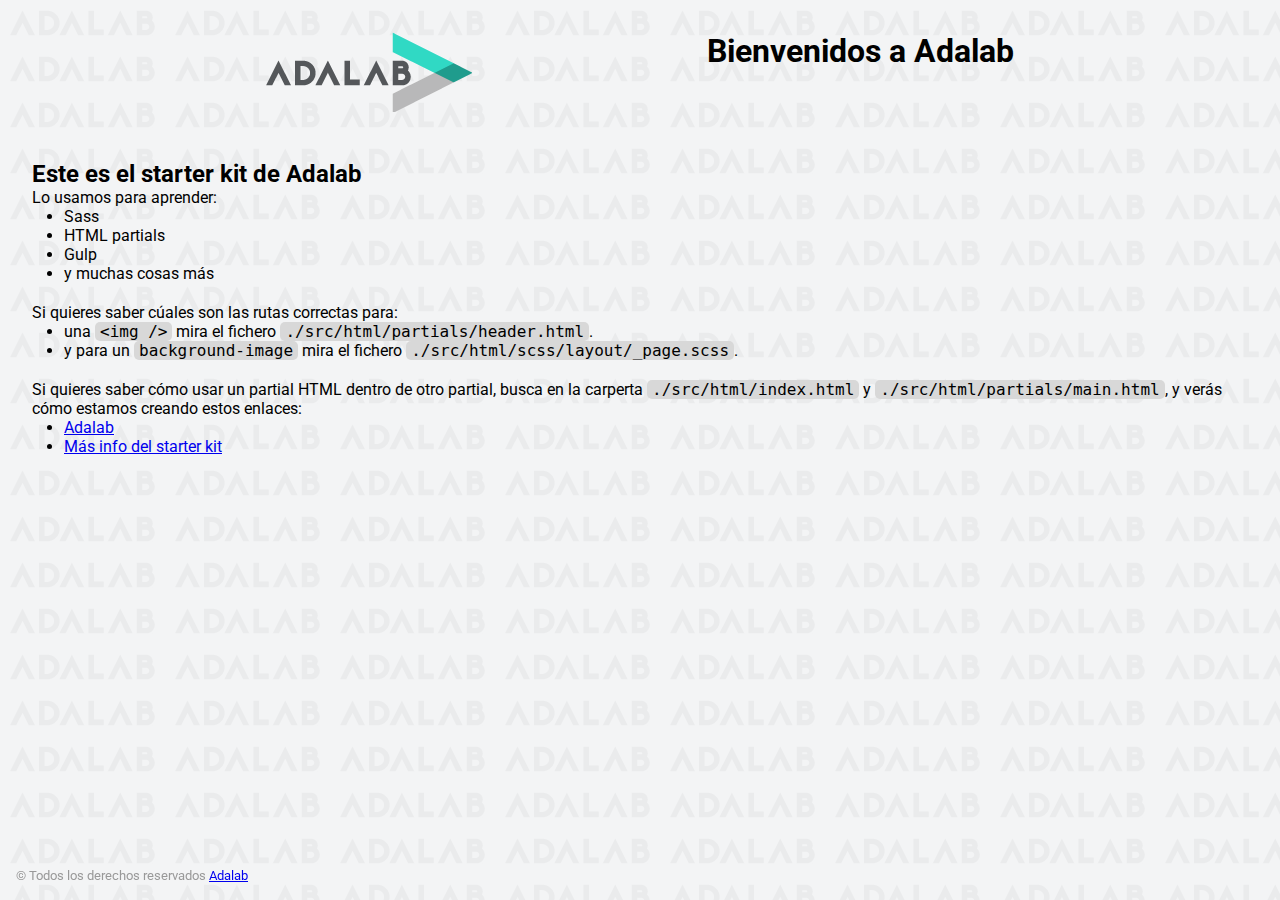
==== docs/index.html @ aaf1ad10 "start project" ====
<!DOCTYPE html>
<html lang="es">
  <head>
    <meta charset="UTF-8" />
    <meta name="viewport" content="width=device-width, initial-scale=1" />
    <title>Adalab Web Starter Kit</title>
    <link href="https://fonts.googleapis.com/css?family=Roboto&display=swap" rel="stylesheet" />
    
    <link rel="icon" href="./images/favicon.png" />
    <link rel="stylesheet" href="./assets/main-62015576.css">
  </head>

  <body>
    <div class="page">
      <header class="page__header">
  <img src="./images/logo-adalab.png" alt="Adalab">
  <h1>Bienvenidos a Adalab</h1>
</header>

      <main class="page__main">
  <h2>Este es el starter kit de Adalab</h2>
  <p>Lo usamos para aprender:</p>
  <ul class="main__list">
    <li>Sass</li>
    <li>HTML partials</li>
    <li>Gulp</li>
    <li>y muchas cosas más</li>
  </ul>
  <p>Si quieres saber cúales son las rutas correctas para:</p>
  <ul class="main__list">
    <li>
      una <code class="code">&lt;img /&gt;</code> mira el fichero
      <code class="code">./src/html/partials/header.html</code>.
    </li>
    <li>
      y para un <code class="code">background-image</code> mira el fichero
      <code class="code">./src/html/scss/layout/_page.scss</code>.
    </li>
  </ul>
  <p>
    Si quieres saber cómo usar un partial HTML dentro de otro partial, busca en la carperta
    <code class="code">./src/html/index.html</code> y
    <code class="code">./src/html/partials/main.html</code>, y verás cómo estamos creando estos
    enlaces:
  </p>
  <ul class="main__list">
    <li>
      <a class="link__adalab" href="https://adalab.es">Adalab</a>

    </li>
    <li>
      <a class="{=$aClass}" href="./more-info.html">Más info del starter kit</a>

    </li>
  </ul>
</main>

      <footer class="page__footer">
  <small>
    &copy; Todos los derechos reservados
    <a class="link__adalab" href="https://adalab.es">Adalab</a>

  </small>
</footer>

    </div>
    <script src="./js/main.js"></script>
  </body>
</html>
---- docs/assets/main-62015576.css ----
*{box-sizing:border-box;margin:0;padding:0}.code{font-size:16px;background:#d8d8d8;padding:0 5px;border-radius:5px}.link__adalab:hover{background-color:#099d8d;color:#fff}.link__github:hover{background-color:#ccc;color:#000}body{padding:2rem;height:100vh;background-image:url(../images/bg-adalab.png);background-color:#f3f4f5;font-family:Roboto,sans-serif}.page__header{display:flex;justify-content:space-evenly;margin-bottom:3rem}.page__footer{position:fixed;left:0;bottom:0;width:100vw;padding:1rem;color:#999}.main__list{padding-left:2rem;padding-bottom:20px}
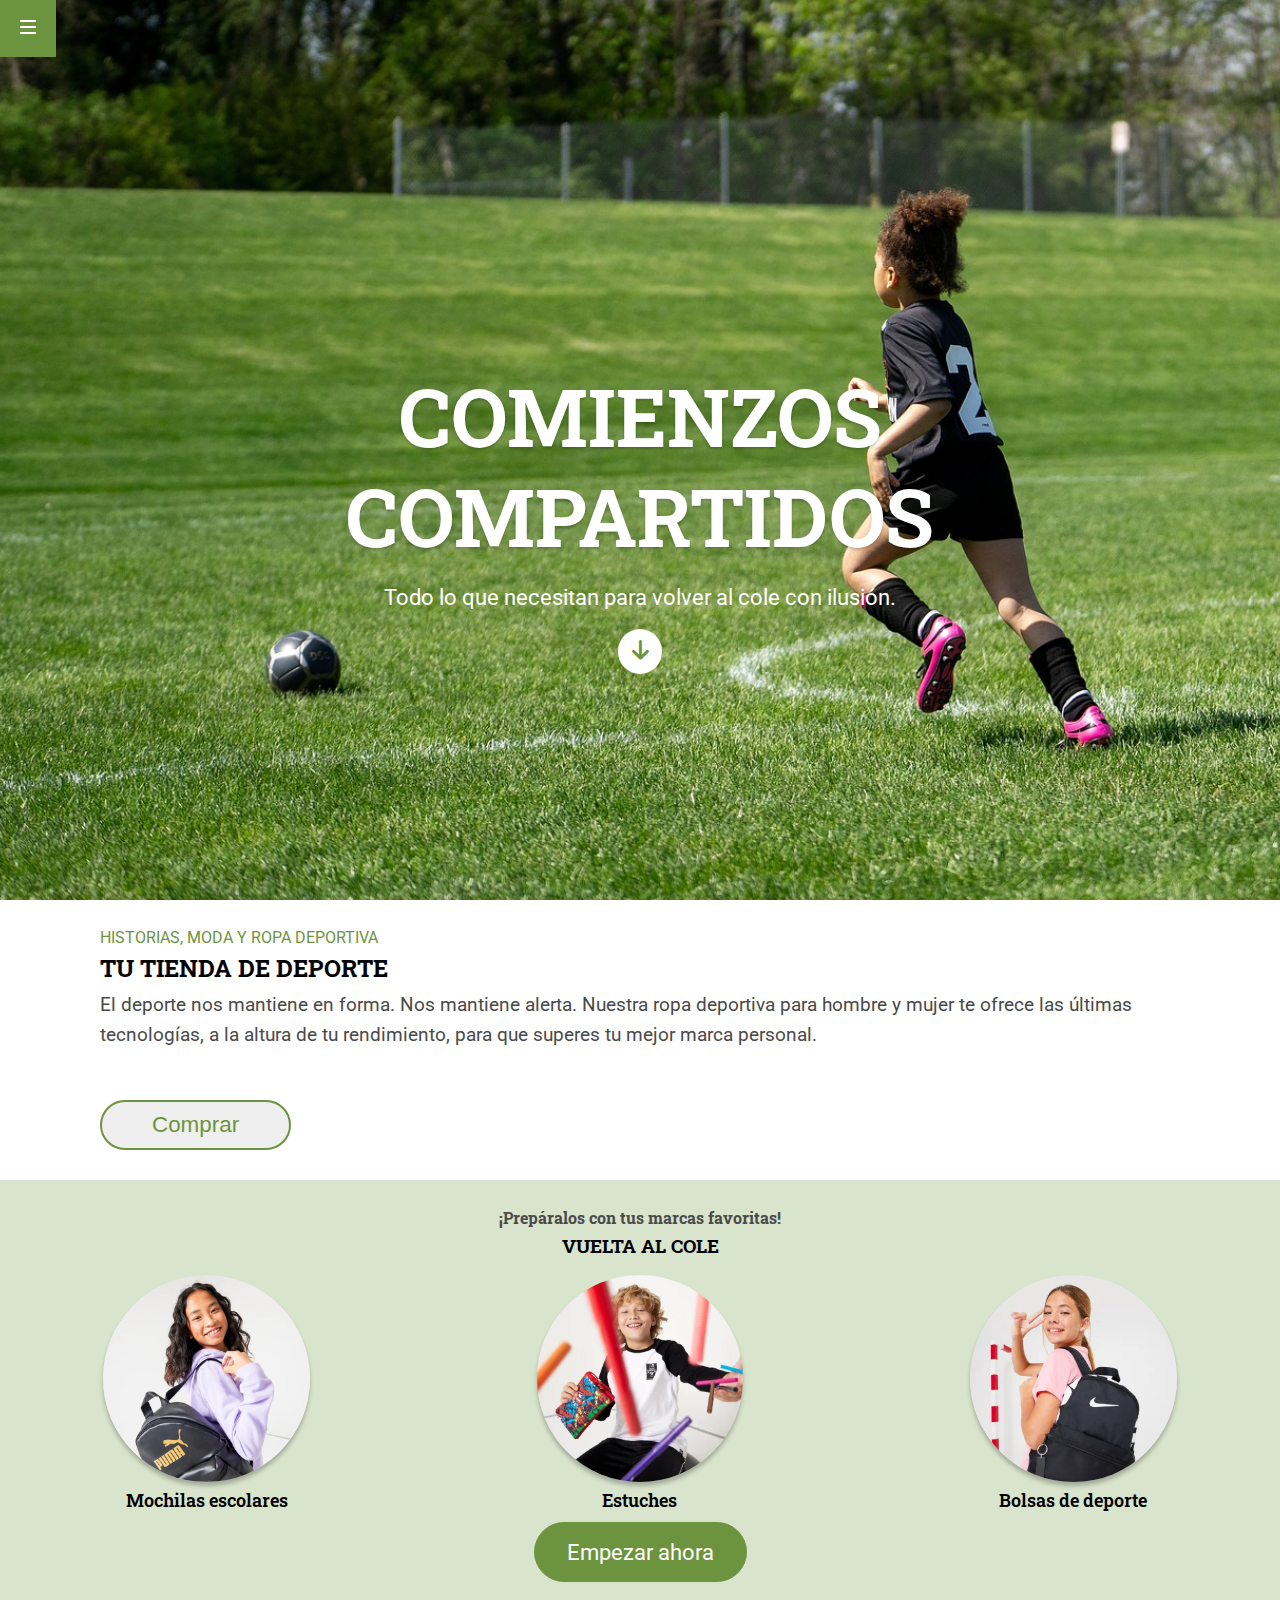
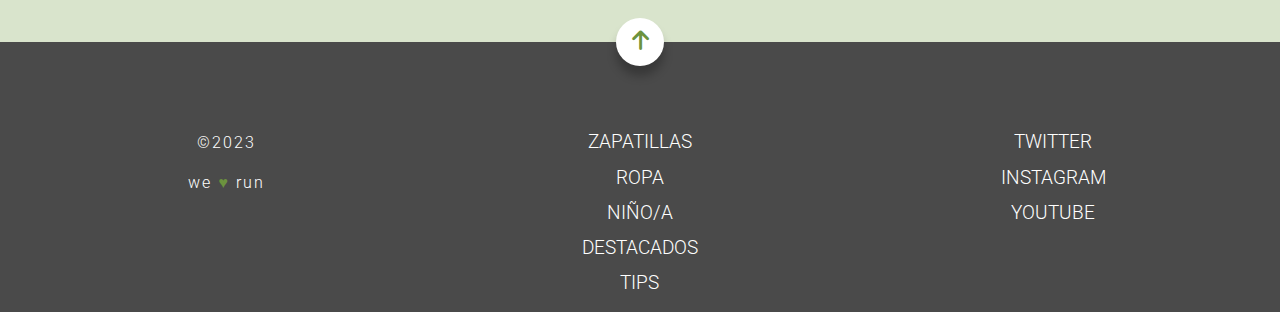
==== commit 08c40fdd: "button hero and clean folders" ====
--- a/docs/index.html
+++ b/docs/index.html
@@ -3,67 +3,111 @@
   <head>
     <meta charset="UTF-8" />
     <meta name="viewport" content="width=device-width, initial-scale=1" />
-    <title>Adalab Web Starter Kit</title>
-    <link href="https://fonts.googleapis.com/css?family=Roboto&display=swap" rel="stylesheet" />
+    <title>Evaluación final</title>
     
-    <link rel="icon" href="./images/favicon.png" />
-    <link rel="stylesheet" href="./assets/main-62015576.css">
+    <link rel="preconnect" href="https://fonts.googleapis.com">
+    <link rel="preconnect" href="https://fonts.gstatic.com" crossorigin>
+    <link href="https://fonts.googleapis.com/css2?family=Roboto+Slab:wght@100..900&family=Roboto:ital,wght@0,100;0,300;0,400;0,500;0,700;0,900;1,100;1,300;1,400;1,500;1,700;1,900&display=swap" rel="stylesheet">
+
+    <link rel="stylesheet" href="https://cdnjs.cloudflare.com/ajax/libs/font-awesome/6.0.0-beta3/css/all.min.css">
+  
+    
+    <link rel="stylesheet" href="./assets/main-74cc28bf.css">
   </head>
 
   <body>
-    <div class="page">
-      <header class="page__header">
-  <img src="./images/logo-adalab.png" alt="Adalab">
-  <h1>Bienvenidos a Adalab</h1>
+
+    <header class="header">
+  
+  <nav class="header__menu">
+    <a href="https://adalab.es/"><img src="./images/ico-menu.svg" alt="Icono de menú" >
+    </a>
+    <ul class="header__menu--items">
+      <li>TIENDA</li>
+      <li>VUELTA AL COLE</li>
+      <li>CONTACTO</li>
+      <li>¿QUIÉNES SOMOS?</li>
+    </ul>
+  </nav>
+  
+ 
+ 
 </header>
 
-      <main class="page__main">
-  <h2>Este es el starter kit de Adalab</h2>
-  <p>Lo usamos para aprender:</p>
-  <ul class="main__list">
-    <li>Sass</li>
-    <li>HTML partials</li>
-    <li>Gulp</li>
-    <li>y muchas cosas más</li>
-  </ul>
-  <p>Si quieres saber cúales son las rutas correctas para:</p>
-  <ul class="main__list">
-    <li>
-      una <code class="code">&lt;img /&gt;</code> mira el fichero
-      <code class="code">./src/html/partials/header.html</code>.
-    </li>
-    <li>
-      y para un <code class="code">background-image</code> mira el fichero
-      <code class="code">./src/html/scss/layout/_page.scss</code>.
-    </li>
-  </ul>
-  <p>
-    Si quieres saber cómo usar un partial HTML dentro de otro partial, busca en la carperta
-    <code class="code">./src/html/index.html</code> y
-    <code class="code">./src/html/partials/main.html</code>, y verás cómo estamos creando estos
-    enlaces:
-  </p>
-  <ul class="main__list">
-    <li>
-      <a class="link__adalab" href="https://adalab.es">Adalab</a>
 
-    </li>
-    <li>
-      <a class="{=$aClass}" href="./more-info.html">Más info del starter kit</a>
+    <main>
+      <section class="section__hero" id="hero">
+    
+    <div class="section__hero--content">
+        <h1>COMIENZOS COMPARTIDOS</h1>
+        <P>Todo lo que necesitan para volver al cole con ilusión.</P>
+        <a href="#school">
+            <i class="fa-solid fa-arrow-right"></i>
+        </a>
+    </div>
+</section>
 
-    </li>
-  </ul>
-</main>
+      <section class="shop">
+    <article class="shop__article">
+        <h4>HISTORIAS, MODA Y ROPA DEPORTIVA</h4>
+        <h2>TU TIENDA DE DEPORTE</h2>
+        <p>El deporte nos mantiene en forma. Nos mantiene alerta. Nuestra ropa deportiva para hombre y mujer te ofrece las últimas tecnologías, a la altura de tu rendimiento, para que superes tu mejor marca personal.</p>
+    </article>
+    <button class="shop__button">Comprar</button>
+</section>
+      <section class="school" id="school">
+    <h5>¡Prepáralos con tus marcas favoritas!</h5>
+    <h2>VUELTA AL COLE</h2>
+
+    <div class="school__images">
+        <article class="school__articles">
+    <img src="./images/backpack-girl.png" alt="Imagen de una niña con una mochila" class="school__articles--pic">
+    <h3 class="school__articles--title">Mochilas escolares</h3>
+</article>
+        <article class="school__articles">
+    <img src="./images/pencilcase-boy.png" alt="Imagen de un niño con un estuche" class="school__articles--pic">
+    <h3 class="school__articles--title">Estuches</h3>
+</article>
+        <article class="school__articles">
+    <img src="./images/gymbag-girl.png" alt="Imagen de una niña con una bolsa de deporte" class="school__articles--pic">
+    <h3 class="school__articles--title">Bolsas de deporte</h3>
+</article>
+    </div>
+    
+    <button class="school__button">Empezar ahora</button>
+
+</section>
+    </main>
+      
+    <footer class="footer">
+    <a href="#hero" class="footer__button">
+      <i class="fa-solid fa-arrow-right"></i>
+    </a>
 
-      <footer class="page__footer">
-  <small>
-    &copy; Todos los derechos reservados
-    <a class="link__adalab" href="https://adalab.es">Adalab</a>
+    <div class="links">
+      <ul class="links__products">
+        <li class="links__products--item"><a href="https://adalab.es/">ZAPATILLAS</a></li>
+        <li class="links__products--item"><a href="https://adalab.es/">ROPA</a></li>
+        <li class="links__products--item"><a href="https://adalab.es/">NIÑO/A</a></li>
+        <li class="links__products--item"><a href="https://adalab.es/">DESTACADOS</a></li>
+        <li class="links__products--item"><a href="https://adalab.es/">TIPS</a></li>
+      </ul>
+      <ul class="links__rrss">
+        <li class="links__products--item"><a href="https://adalab.es/">TWITTER</a></li>
+        <li class="links__products--item"><a href="https://adalab.es/">INSTAGRAM</a></li>
+        <li class="links__products--item"><a href="https://adalab.es/">YOUTUBE</a></li>
+       </ul>
+      
+       <div class="links__copy">
+       <p>&copy;2023</p>
+       <p>we <span>♥</span> run</p>
+       </div>
+    </div>
 
-  </small>
+
 </footer>
 
-    </div>
+
     <script src="./js/main.js"></script>
   </body>
 </html>
--- a/docs/assets/main-74cc28bf.css
+++ b/docs/assets/main-74cc28bf.css
@@ -0,0 +1 @@
+*{box-sizing:border-box;margin:0;padding:0}html,body,div,span,applet,object,iframe,h1,h2,h3,h4,h5,h6,p,blockquote,pre,a,abbr,acronym,address,big,cite,code,del,dfn,em,img,ins,kbd,q,s,samp,small,strike,strong,sub,sup,tt,var,b,u,i,center,dl,dt,dd,ol,ul,li,fieldset,form,label,legend,table,caption,tbody,tfoot,thead,tr,th,td,article,aside,canvas,details,embed,figure,figcaption,footer,header,hgroup,menu,nav,output,ruby,section,summary,time,mark,audio,video{margin:0;padding:0;border:0;font-size:100%;font:inherit;vertical-align:baseline}article,aside,details,figcaption,figure,footer,header,hgroup,menu,nav,section{display:block}body{line-height:1}ol,ul{list-style:none}blockquote,q{quotes:none}blockquote:before,blockquote:after,q:before,q:after{content:"";content:none}table{border-collapse:collapse;border-spacing:0}.code{font-size:16px;background:#d8d8d8;padding:0 5px;border-radius:5px}.link__adalab:hover{background-color:#099d8d;color:#fff}.link__github:hover{background-color:#ccc;color:#000}.header{background-color:#6c933e;position:fixed;z-index:100}.header__menu{padding:20px}.header__menu--items{display:none}.section__hero{height:100vh;overflow:hidden;display:flex;justify-content:center;align-items:center;text-align:center;background-image:url(../images/cover.jpeg);background-size:cover;background-position:83% 100%;z-index:-1}@media (min-width: 1280px){.section__hero{background-position:83% 60%}}.section__hero--content{width:300px;margin:180px auto 0;color:#fff;text-align:center;z-index:60}@media (min-width: 768px){.section__hero--content{width:700px;margin:180px auto 0;display:flex;flex-direction:column;justify-content:center;align-items:center}}@media (min-width: 1280px){.section__hero--content{width:700px;margin:120px auto 0;display:flex;flex-direction:column;justify-content:space-evenly;align-items:center}}.section__hero--content h1{font-family:Roboto Slab,serif;font-size:1.8rem;font-weight:700;line-height:50px;text-shadow:0 2px 3px rgba(0,0,0,.2)}@media (width > 768px){.section__hero--content h1{font-size:5rem;line-height:100px}}.section__hero--content p{font-family:Roboto,sans-serif;font-size:1rem;margin-top:20px}@media (min-width: 768px){.section__hero--content p{font-size:1.4rem;width:40%}}@media (min-width: 1280px){.section__hero--content p{width:80%}}.section__hero--content a{position:relative;display:inline-block;width:2.8rem;height:2.8rem;color:#6c933e;background-color:#fff;border-radius:50%;transform:translateY(40px);z-index:50}@media (width > 768px){.section__hero--content a{transform:translateY(20px)}}.section__hero--content a i{position:absolute;top:10px;right:12px;color:#6c933e;font-size:1.4rem;transform:rotate(90deg)}.shop{text-align:left;margin:20px}.shop__button{color:#6c933e;font-size:1.4rem;padding:10px 50px;border:2px solid #6c933e;border-radius:30px;margin-top:20px;margin-bottom:10px}.shop__button:hover{color:#fff;background-color:#6c933e}@media (min-width: 1280px){.shop{margin-right:100px;margin-left:100px}}.shop__article h4{font-family:Roboto,sans-serif;color:#6c933e;font-size:1rem;font-weight:400;padding-top:10px}.shop__article p{font-family:Roboto,sans-serif;color:#4a4a4a;font-size:1.2rem;padding-bottom:30px;line-height:30px}.shop__article h2{font-family:Roboto Slab,serif;font-size:1.5rem;font-weight:700;padding-bottom:10px;padding-top:10px}.school{background-color:#d9e4cc;padding-top:20px;padding-bottom:20px;display:flex;flex-direction:column;justify-content:center;align-items:center}.school__button{font-size:1.4rem;font-family:Roboto,sans-serif;padding:16px 32px;color:#fff;background-color:#6c933e;border:1px solid #6c933e;border-radius:32px;margin-top:13px;margin-bottom:40px}.school__button:hover{color:#6c933e;background-color:#fff}.school__images{font-family:Roboto Slab,serif;display:grid;grid-template-columns:1fr;grid-template-rows:1fr 1fr 1fr;gap:20px;margin-top:20px}@media (width > 768px){.school__images{grid-template-columns:1fr 1fr 1fr;grid-template-rows:1fr}}.school__articles{display:flex;flex-direction:column;justify-content:center;align-items:center;gap:10px}.school__articles--pic{width:50%;border-radius:50%;box-shadow:0 4px 4px #00000040}.school__articles--title{font-size:1.1rem;font-weight:600}.school h5,h2{font-family:Roboto Slab,serif;font-weight:700}.school h2{font-size:1.2rem}.school h5{color:#4a4a4a;font-size:1rem;padding:10px}.footer{background-color:#4a4a4a;padding:20px;position:relative}.footer__button{width:3rem;height:3rem;color:#6c933e;background-color:#fff;border-radius:50%;border:none;position:absolute;top:0;left:50%;transform:translate(-50%,-50%);box-shadow:0 10px 10px #00000040}.footer__button i{position:absolute;top:11px;left:15px;color:#6c933e;font-size:1.4rem;transform:rotate(-90deg)}.footer__button :hover{animation:button-animation 1.3s both}@keyframes button-animation{0%{transform:scaleZ(1)}50%{transform:scale3d(1.2,.9,1)}to{transform:scale3d(.8,1,1)}}.links{display:grid;grid-template-columns:1fr;grid-template-rows:2fr 2fr 1fr}@media (width > 768px){.links{grid-template-columns:1fr 1fr 1fr;grid-template-rows:1fr;align-items:baseline}}.links__products{display:flex;flex-direction:column;justify-content:center;align-items:center;list-style:none;font-family:Roboto,sans-serif;font-size:1.2rem;font-weight:300;gap:16px;margin-top:70px}@media (width > 768px){.links__products{order:1}}.links__products--item a{color:#fff;text-decoration:none}.links__rrss{display:flex;flex-direction:column;justify-content:center;align-items:center;list-style:none;font-family:Roboto,sans-serif;font-size:1.2rem;font-weight:300;gap:16px;margin-top:30px;margin-bottom:30px}@media (width > 768px){.links__rrss{order:2}}.links__rrss--item a{color:#fff;text-decoration:none}.links__copy{color:#fff;font-family:Roboto,sans-serif;font-size:1rem;font-weight:300;text-align:center;line-height:40px;letter-spacing:2px}.links__copy span{color:#6c933e}
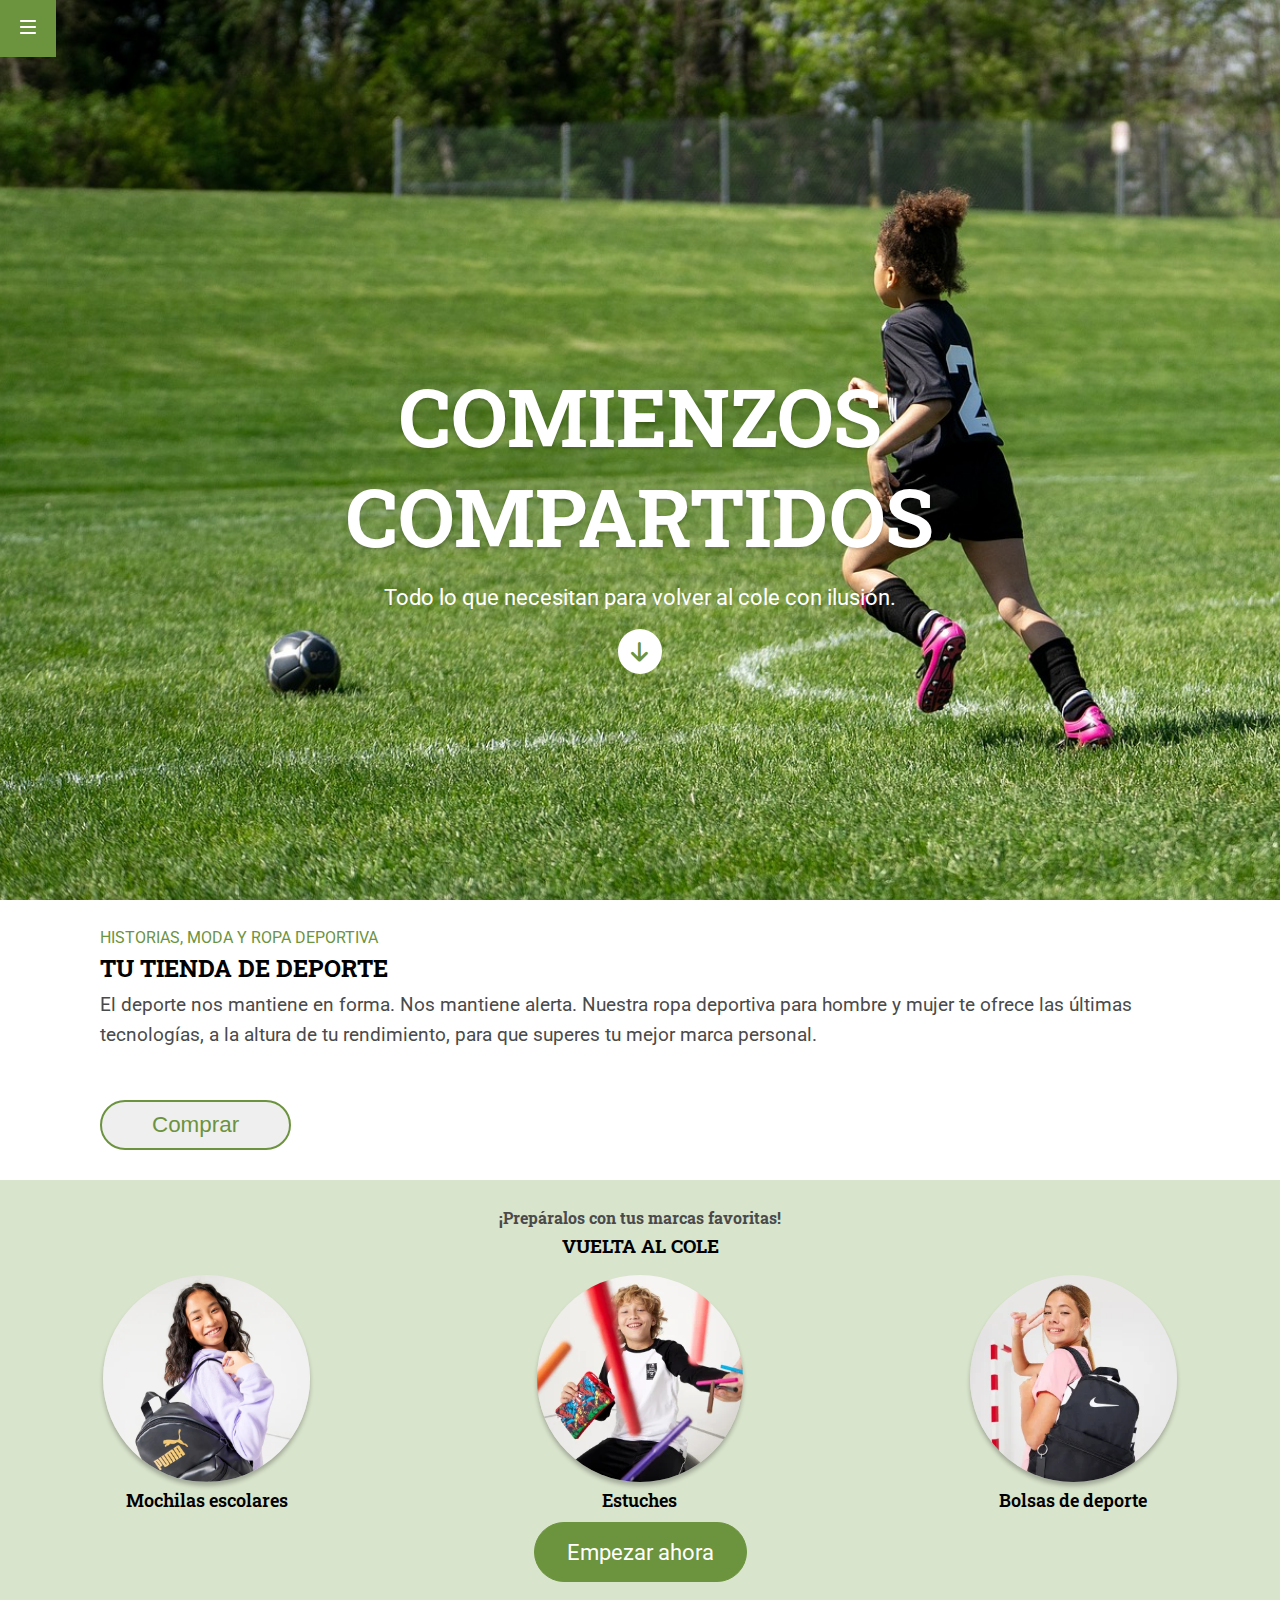
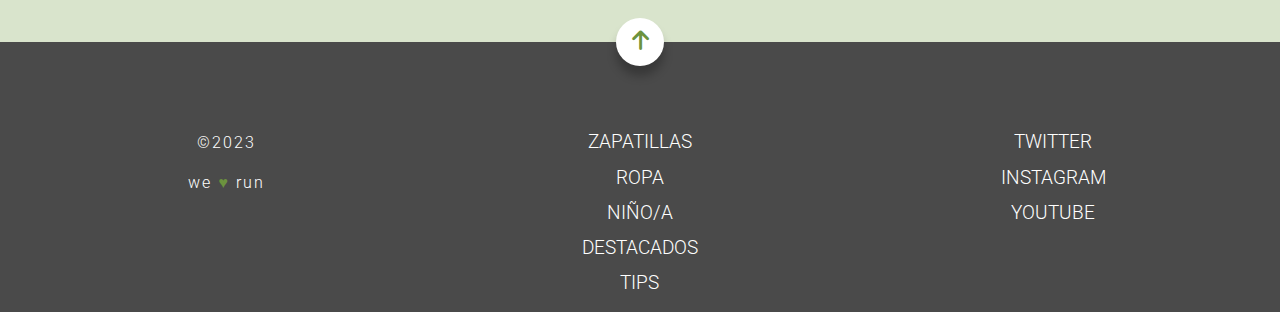
==== commit b31c2795: "docs" ====
--- a/docs/index.html
+++ b/docs/index.html
@@ -12,7 +12,7 @@
     <link rel="stylesheet" href="https://cdnjs.cloudflare.com/ajax/libs/font-awesome/6.0.0-beta3/css/all.min.css">
   
     
-    <link rel="stylesheet" href="./assets/main-74cc28bf.css">
+    <link rel="stylesheet" href="./assets/index-376d27ff.css">
   </head>
 
   <body>
--- a/docs/assets/index-376d27ff.css
+++ b/docs/assets/index-376d27ff.css
@@ -0,0 +1 @@
+*{box-sizing:border-box;margin:0;padding:0}html,body,div,span,applet,object,iframe,h1,h2,h3,h4,h5,h6,p,blockquote,pre,a,abbr,acronym,address,big,cite,code,del,dfn,em,img,ins,kbd,q,s,samp,small,strike,strong,sub,sup,tt,var,b,u,i,center,dl,dt,dd,ol,ul,li,fieldset,form,label,legend,table,caption,tbody,tfoot,thead,tr,th,td,article,aside,canvas,details,embed,figure,figcaption,footer,header,hgroup,menu,nav,output,ruby,section,summary,time,mark,audio,video{margin:0;padding:0;border:0;font-size:100%;font:inherit;vertical-align:baseline}article,aside,details,figcaption,figure,footer,header,hgroup,menu,nav,section{display:block}body{line-height:1}ol,ul{list-style:none}blockquote,q{quotes:none}blockquote:before,blockquote:after,q:before,q:after{content:"";content:none}table{border-collapse:collapse;border-spacing:0}.header{background-color:#6c933e;position:fixed;z-index:100}.header__menu{padding:20px}.header__menu--items{display:none}.section__hero{height:100vh;overflow:hidden;display:flex;justify-content:center;align-items:center;text-align:center;background-image:url(../images/cover.jpeg);background-size:cover;background-position:83% 100%;z-index:-1}@media (min-width: 1280px){.section__hero{background-position:83% 60%}}.section__hero--content{width:300px;margin:180px auto 0;color:#fff;text-align:center;z-index:60}@media (min-width: 768px){.section__hero--content{width:700px;margin:180px auto 0;display:flex;flex-direction:column;justify-content:center;align-items:center}}@media (min-width: 1280px){.section__hero--content{width:700px;margin:120px auto 0;display:flex;flex-direction:column;justify-content:space-evenly;align-items:center}}.section__hero--content h1{font-family:Roboto Slab,serif;font-size:1.8rem;font-weight:700;line-height:50px;text-shadow:0 2px 3px rgba(0,0,0,.2)}@media (width > 768px){.section__hero--content h1{font-size:5rem;line-height:100px}}.section__hero--content p{font-family:Roboto,sans-serif;font-size:1rem;margin-top:20px}@media (min-width: 768px){.section__hero--content p{font-size:1.4rem;width:40%}}@media (min-width: 1280px){.section__hero--content p{width:80%}}.section__hero--content a{position:relative;display:inline-block;width:2.8rem;height:2.8rem;color:#6c933e;background-color:#fff;border-radius:50%;transform:translateY(40px);z-index:50}@media (width > 768px){.section__hero--content a{transform:translateY(20px)}}.section__hero--content a i{position:absolute;top:12px;right:13px;color:#6c933e;font-size:1.4rem;transform:rotate(90deg)}.shop{text-align:left;margin:20px}.shop__button{color:#6c933e;font-size:1.4rem;padding:10px 50px;border:2px solid #6c933e;border-radius:30px;margin-top:20px;margin-bottom:10px}.shop__button:hover{color:#fff;background-color:#6c933e}@media (min-width: 1280px){.shop{margin-right:100px;margin-left:100px}}.shop__article h4{font-family:Roboto,sans-serif;color:#6c933e;font-size:1rem;font-weight:400;padding-top:10px}.shop__article p{font-family:Roboto,sans-serif;color:#4a4a4a;font-size:1.2rem;padding-bottom:30px;line-height:30px}.shop__article h2{font-family:Roboto Slab,serif;font-size:1.5rem;font-weight:700;padding-bottom:10px;padding-top:10px}.school{background-color:#d9e4cc;padding-top:20px;padding-bottom:20px;display:flex;flex-direction:column;justify-content:center;align-items:center}.school__button{font-size:1.4rem;font-family:Roboto,sans-serif;padding:16px 32px;color:#fff;background-color:#6c933e;border:1px solid #6c933e;border-radius:32px;margin-top:13px;margin-bottom:40px}.school__button:hover{color:#6c933e;background-color:#fff}.school__images{font-family:Roboto Slab,serif;display:grid;grid-template-columns:1fr;grid-template-rows:1fr 1fr 1fr;gap:20px;margin-top:20px}@media (width > 768px){.school__images{grid-template-columns:1fr 1fr 1fr;grid-template-rows:1fr}}.school__articles{display:flex;flex-direction:column;justify-content:center;align-items:center;gap:10px}.school__articles--pic{width:50%;border-radius:50%;box-shadow:0 4px 4px #00000040}.school__articles--title{font-size:1.1rem;font-weight:600}.school h5,h2{font-family:Roboto Slab,serif;font-weight:700}.school h2{font-size:1.2rem}.school h5{color:#4a4a4a;font-size:1rem;padding:10px}.footer{background-color:#4a4a4a;padding:20px;position:relative}.footer__button{width:3rem;height:3rem;color:#6c933e;background-color:#fff;border-radius:50%;border:none;position:absolute;top:0;left:50%;transform:translate(-50%,-50%);box-shadow:0 10px 10px #00000040}.footer__button i{position:absolute;top:11px;left:15px;color:#6c933e;font-size:1.4rem;transform:rotate(-90deg)}.footer__button :hover{animation:button-animation 1.3s both}@keyframes button-animation{0%{transform:scaleZ(1)}50%{transform:scale3d(1.2,.9,1)}to{transform:scale3d(.8,1,1)}}.links{display:grid;grid-template-columns:1fr;grid-template-rows:2fr 2fr 1fr}@media (width > 768px){.links{grid-template-columns:1fr 1fr 1fr;grid-template-rows:1fr;align-items:baseline}}.links__products{display:flex;flex-direction:column;justify-content:center;align-items:center;list-style:none;font-family:Roboto,sans-serif;font-size:1.2rem;font-weight:300;gap:16px;margin-top:70px}@media (width > 768px){.links__products{order:1}}.links__products--item a{color:#fff;text-decoration:none}.links__rrss{display:flex;flex-direction:column;justify-content:center;align-items:center;list-style:none;font-family:Roboto,sans-serif;font-size:1.2rem;font-weight:300;gap:16px;margin-top:30px;margin-bottom:30px}@media (width > 768px){.links__rrss{order:2}}.links__rrss--item a{color:#fff;text-decoration:none}.links__copy{color:#fff;font-family:Roboto,sans-serif;font-size:1rem;font-weight:300;text-align:center;line-height:40px;letter-spacing:2px}.links__copy span{color:#6c933e}
